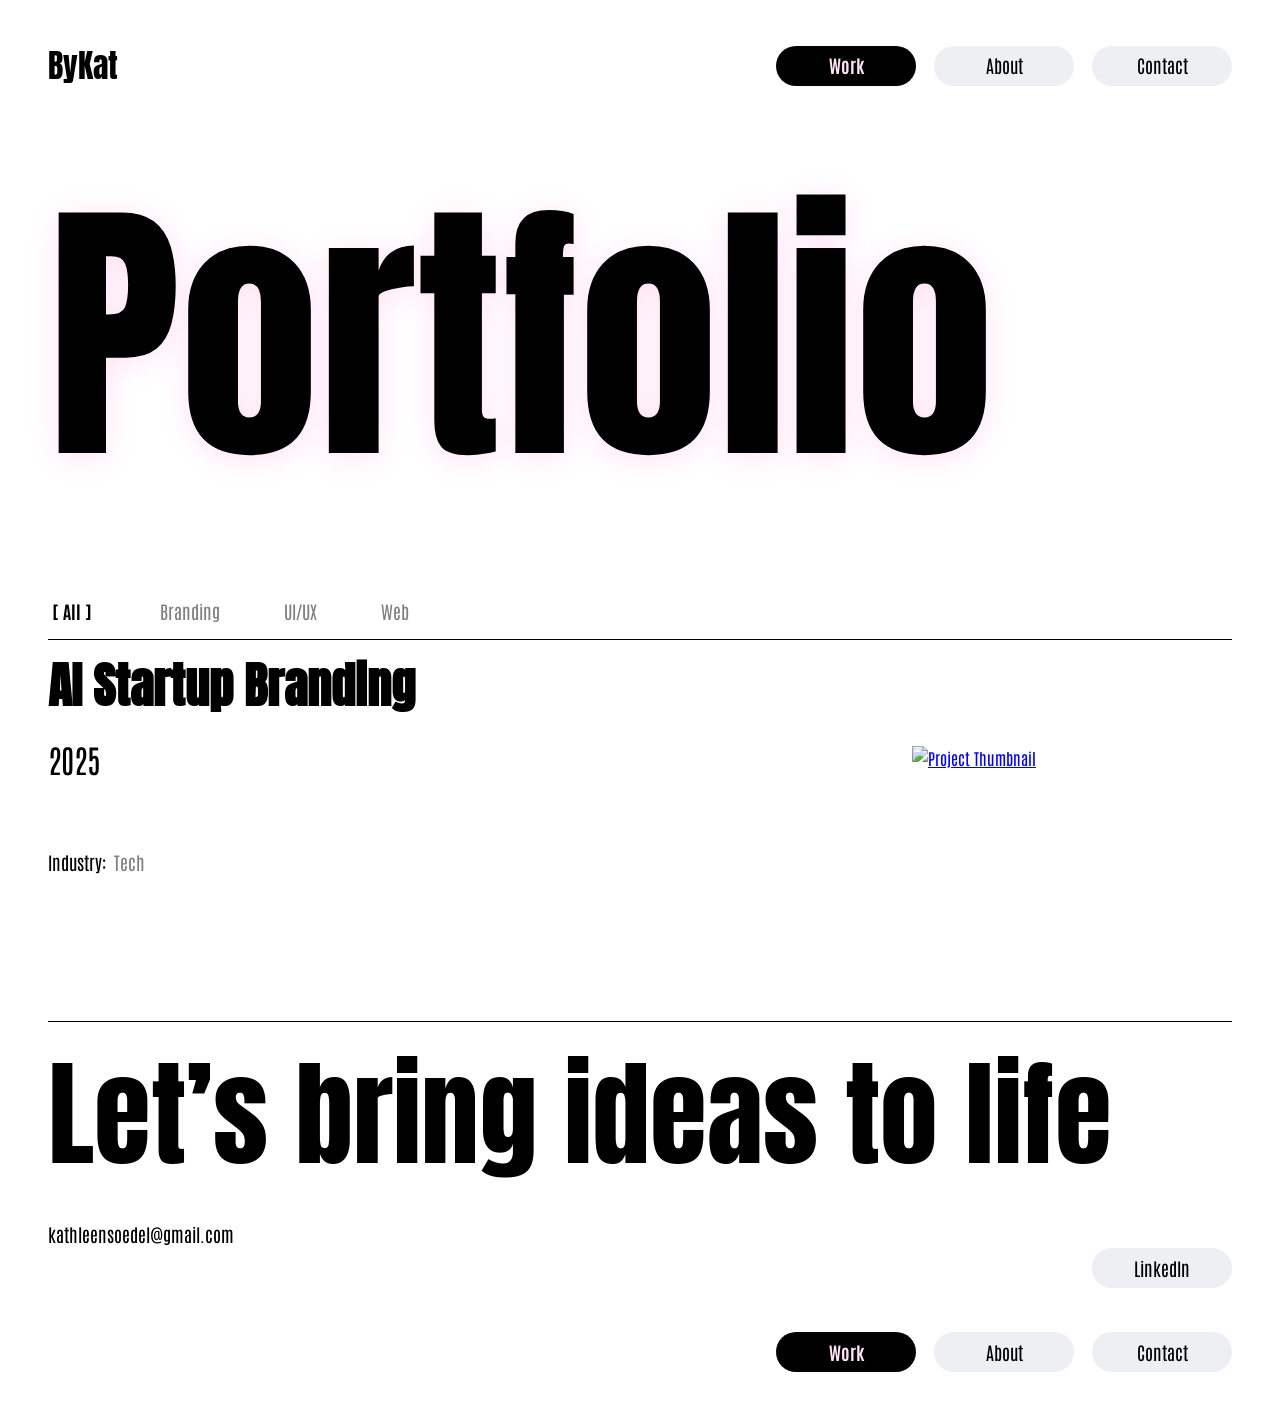
==== index.html @ bf3e555c "yep" ====
<!DOCTYPE html>
<html lang="en">
<head>
  <meta charset="UTF-8" />
  <meta name="viewport" content="width=device-width, initial-scale=1.0" />
  <title>Portfolio</title>
  <link rel="stylesheet" href="styles.css" />
  <link href="https://fonts.googleapis.com/css2?family=Anton&family=Antonio:wght@400;700&display=swap" rel="stylesheet">
</head>
<body>
  <header class="navbar">
    <div class="logo">ByKat</div>
    <nav>
      <ul class="nav-links">
        <li><a href="index.html" class="nav-btn active">Work</a></li>
        <li><a href="about.html" class="nav-btn">About</a></li>
        <li><a href="contact.html" class="nav-btn">Contact</a></li>
      </ul>
    </nav>
  </header>

  <main>
    <section class="hero">Portfolio</section>

    <div class="tabs">
      <button class="tab-btn active">All</button>
      <button class="tab-btn">Branding</button>
      <button class="tab-btn">UI/UX</button>
      <button class="tab-btn">Web</button>
    </div>

    <section class="project-list">
      <div class="project-card">
        <div class="project-info">
          <h2>AI Startup Branding</h2>
          <p>2025
          </p>
          <div class="project-meta">
            <span class="label">Industry:</span>
            <span class="value">Tech</span>
          </div>
        </div>
        <a href="project1.html">
          <img class="project-img" src="project1-thumbnail.jpg" alt="Project Thumbnail">
        </a>
      </div>
      <!-- More projects can be added similarly -->
    </section>
  </main>

<footer class="footer-body">
  <div class="footer-left">
    <div class="footer-text">Let’s bring ideas to life</div>
    <div class="footer-email">kathleensoedel@gmail.com</div>
  </div>
  <div class="footer-nav">
    <a href="https://www.linkedin.com/in/kathleen-soedel-81b916248/" class="linkedin-btn">LinkedIn</a>
    <ul class="nav-links">
        <li><a href="index.html" class="nav-btn active">Work</a></li>
        <li><a href="about.html" class="nav-btn">About</a></li>
        <li><a href="contact.html" class="nav-btn">Contact</a></li>
    </ul>
  </div>
</footer>
</body>
</html>
---- styles.css ----
/* Reset and Base Styles */
* {
  box-sizing: border-box;
  margin: 0;
  padding: 0;
}

body {
  font-family: 'Antonio', sans-serif;
  background-color: #ffffff;
  color: #000000;
  line-height: 1.6;
  padding: 0 48px;
}

img {
  max-width: 100%;
  height: auto;
  display: block;
}

/* Typography */
.logo {
  font-family: 'Anton', sans-serif;
  font-size: 32px;
}

.hero {
  font-family: 'Anton', sans-serif;
  font-size: 280px;
  text-shadow: 0px 4px 32px #FFE2F3;
  margin-bottom: 40px;
}

/* Navigation */
.navbar {
  display: flex;
  justify-content: space-between;
  align-items: center;
  padding-top: 40px;
  padding-bottom: 20px;
}

.nav-links {
  display: flex;
  gap: 18px;
  list-style: none;
}

.nav-btn {
  display: inline-flex;            /* Ensures consistent sizing */
  justify-content: center;
  align-items: center;
  width: 140px;
  height: 40px;
  border-radius: 20px;
  border: none;
  font-size: 18px;
  font-family: 'Antonio', sans-serif;
  cursor: pointer;
  background-color: #EEEFF2;
  color: #000000;
  text-decoration: none;           /* Removes underline */
  transition: background-color 0.3s ease, color 0.3s ease;
}

.nav-btn:hover {
    background-color: #FFE2F3;
    color: #000000;
}

.nav-btn.active {
  background-color: #000000;
  color: #FFE2F3;
  font-weight: bold;
}


/* Tabs */
.tabs {
  display: flex;
  gap: 64px;
  margin-bottom: 16px
}

.tab-btn {
  border: none;
  font-size: 18px;
  font-family: 'Antonio', sans-serif;
  cursor: pointer;
  background-color: #ffffff;
  color: #808080;
  transition: background-color 0.3s ease, color 0.3s ease;
}

.tab-btn.active {
  background-color: #ffffff;
  color: #000000;
  font-weight: bold;
}

.tab-btn.active::before {
    content: '[';
    margin: 0 4px;
}
.tab-btn.active::after {
    content: ']';
  margin: 0 4px;
}

/* Project List */
.project-list {
  display: flex;
  flex-direction: column;
  gap: 48px;
}

.project-card {
  display: flex;
  justify-content: space-between;
  align-items: center;
  border-top: 1px solid #000000;
  padding-bottom: 24px;
}

.project-info h2 {
  font-family: 'Anton', sans-serif;
  font-size: 48px;
  margin-top: 8px;
}

.project-info p {
  font-family: 'Antonio', sans-serif;
  font-size: 32px;
  margin-top: 8px;
}

.project-meta {
  display: flex;
  gap: 8px;
  margin-top: 64px;
  font-family: 'Antonio', sans-serif;
  font-size: 18px;
  color: #000000;
}

.project-meta span.value {
  color: #808080;
;
}

.project-img {
  width: 320px;
  height: auto;
  cursor: pointer;
}

/* Footer */

.footer-body {
  display: flex;
  justify-content: space-between;
  align-items: flex-start;
  margin-top: 120px;
  border-top: 1px solid #000000;
  flex-wrap: wrap;
}

.footer-left {
  display: flex;
  flex-direction: column;
  align-items: flex-start;
}

.footer-text {
  font-family: 'Anton', sans-serif;
  font-size: 116px;
}

.footer-email {
  font-family: 'Antonio', sans-serif;
  font-size: 18px;
  color: #000000;
  margin-top: 12px;
}

.footer-nav {
  display: flex;
  flex-direction: column;
  align-items: flex-end;
  justify-content: flex-end;
  text-align: right;
  gap: 12px;
  margin-left: auto;
  margin-bottom: 32px;
}

.footer-nav .nav-links {
  display: flex;
  gap: 18px;
}

.linkedin-btn {
    display: inline-flex;            /* Ensures consistent sizing */
  justify-content: center;
  align-items: center;
    width: 140px;
  height: 40px;
  border-radius: 20px;
  border: none;
  font-size: 18px;
  font-family: 'Antonio', sans-serif;
  margin-bottom: 32px;
  cursor: pointer;
  text-align: center;
  background-color: #EEEFF2;
  color: #000000;
  text-decoration: none;
  transition: background-color 0.3s ease, color 0.3s ease;
}

.linkedin-btn:hover {
    background-color: #000000;
    color: #FFE2F3;
}


.section-header {
  display: flex;
  justify-content: space-between;
  align-items: baseline;
  border-top: 1px solid #000000;
  padding-top: 16px;
}

.section-header h2 {
  font-size: 28px;
  font-weight: bold;
  margin: 0;
}

.section-date {
  font-size: 16px;
  font-family: 'Antonio', sans-serif;
}

.job-entry {
  display: flex;
  justify-content: space-between;
  gap: 2rem;
}

.job-entry p {
  margin: 0.3rem 0;
}

.job-dates {
  text-align: right;
}

.skills-list {
  padding-left: 32px;
  margin: 0;
}

.skills-list li {
  margin-bottom: 0.5rem;
  font-family: 'Antonio', sans-serif;
}

/* Responsive */
@media (max-width: 1024px) {
  .hero {
    font-size: 180px;
  }

  .footer-text {
    font-size: 72px;
  }
}

@media (max-width: 768px) {
  .hero {
    font-size: 120px;
  }

  .navbar {
    flex-direction: column;
    align-items: flex-start;
  }

  .nav-links {
    flex-direction: column;
    align-items: flex-start;
  }

  .project-card {
    flex-direction: column;
    align-items: flex-start;
  }

  .project-img {
    width: 100%;
  }

  .footer-text {
    font-size: 56px;
  }
}
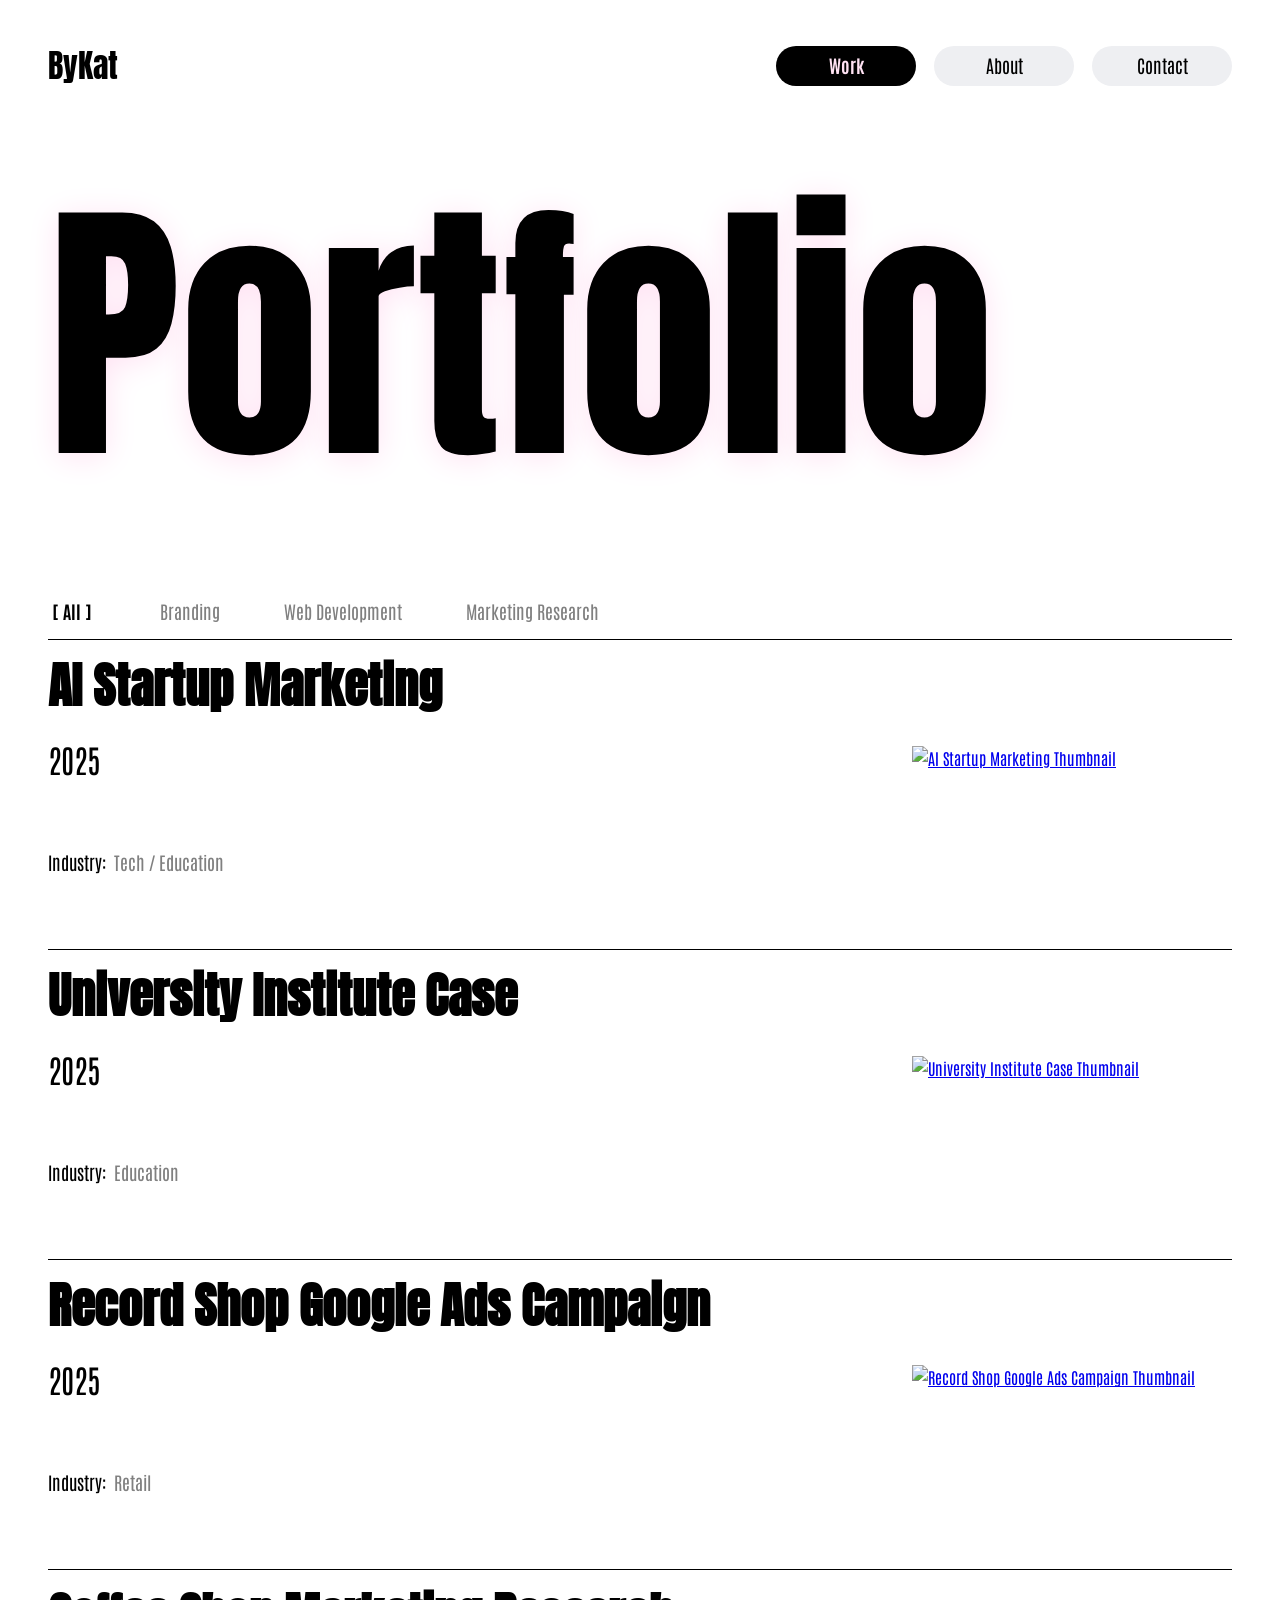
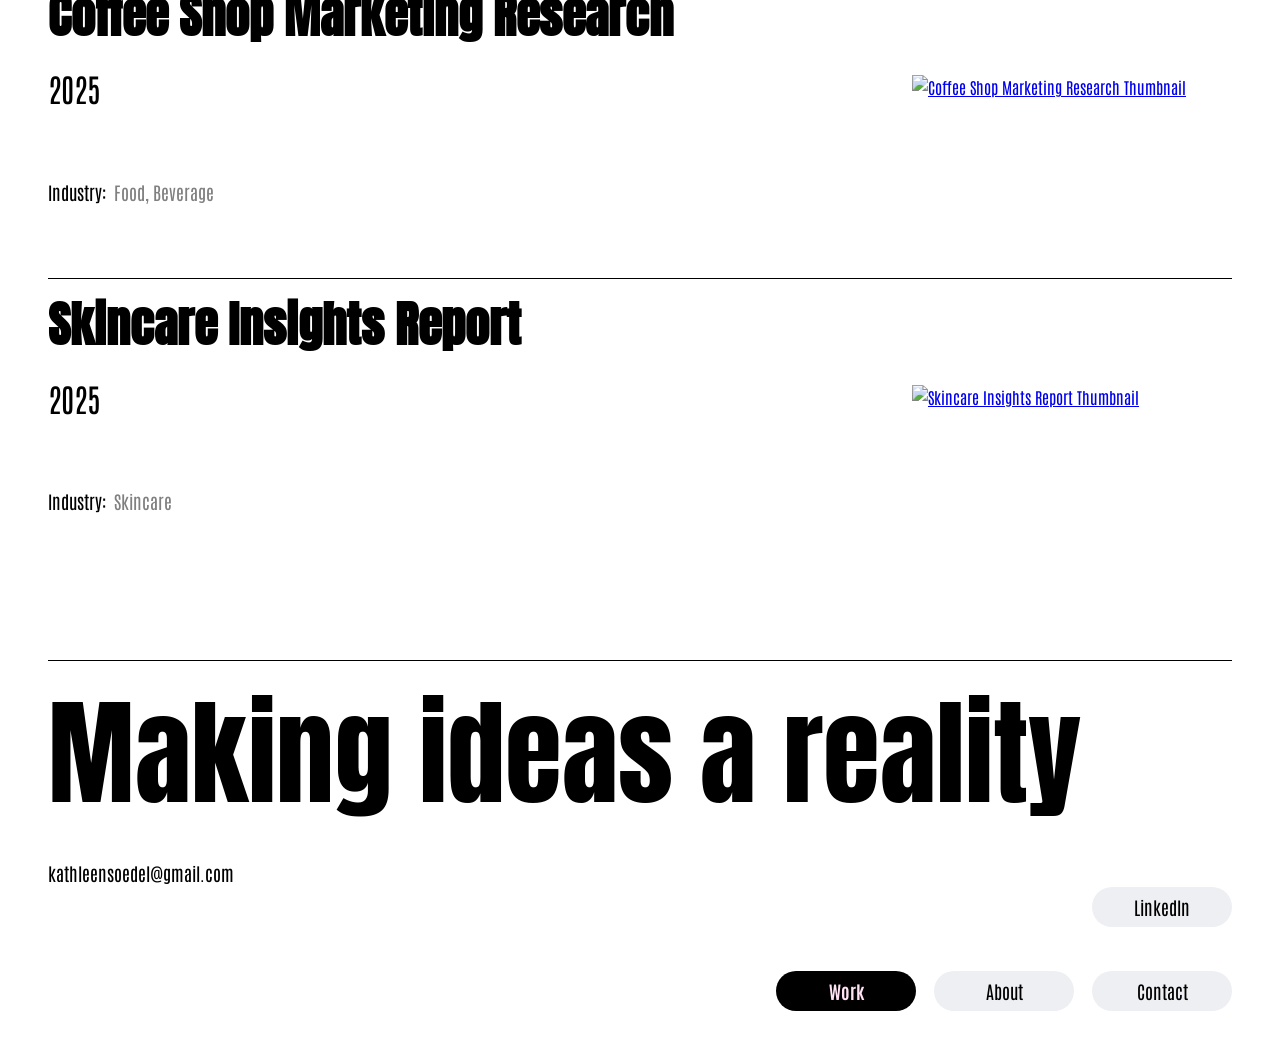
==== commit 3ed0927b: "yes" ====
--- a/index.html
+++ b/index.html
@@ -21,40 +21,102 @@
 
   <main>
     <section class="hero">Portfolio</section>
-
+    <!-- Tabs -->
     <div class="tabs">
-      <button class="tab-btn active">All</button>
-      <button class="tab-btn">Branding</button>
-      <button class="tab-btn">UI/UX</button>
-      <button class="tab-btn">Web</button>
+      <button class="tab-btn active" data-category="all">All</button>
+      <button class="tab-btn" data-category="branding">Branding</button>
+      <button class="tab-btn" data-category="web">Web Development</button>
+      <button class="tab-btn" data-category="research">Marketing Research</button>
     </div>
 
+    <!-- Project List-->
     <section class="project-list">
-      <div class="project-card">
+
+      <!-- Project 1-->
+      <div class="project-card" data-category="all branding research">
         <div class="project-info">
-          <h2>AI Startup Branding</h2>
-          <p>2025
-          </p>
+          <h2>AI Startup Marketing</h2>
+          <p>2025</p>
           <div class="project-meta">
             <span class="label">Industry:</span>
-            <span class="value">Tech</span>
+            <span class="value">Tech / Education</span>
           </div>
         </div>
         <a href="project1.html">
-          <img class="project-img" src="project1-thumbnail.jpg" alt="Project Thumbnail">
+          <img class="project-img" src="ai-startup-thumbnail.jpg" alt="AI Startup Marketing Thumbnail">
         </a>
       </div>
-      <!-- More projects can be added similarly -->
+      
+      <!-- Project 2 -->
+      <div class="project-card" data-category="all web branding research">
+        <div class="project-info">
+          <h2>University Institute Case</h2>
+          <p>2025</p>
+          <div class="project-meta">
+            <span class="label">Industry:</span>
+            <span class="value">Education</span>
+          </div>
+        </div>
+        <a href="project2.html">
+          <img class="project-img" src="university-case-thumbnail.jpg" alt="University Institute Case Thumbnail">
+        </a>
+      </div>
+
+      <!-- Project 3 -->
+      <div class="project-card" data-category="all research">
+        <div class="project-info">
+          <h2>Record Shop Google Ads Campaign</h2>
+          <p>2025</p>
+          <div class="project-meta">
+            <span class="label">Industry:</span>
+            <span class="value">Retail</span>
+          </div>
+        </div>
+        <a href="project3.html">
+          <img class="project-img" src="record-shop-thumbnail.jpg" alt="Record Shop Google Ads Campaign Thumbnail">
+        </a>
+      </div>
+
+      <!-- Project 4 -->
+      <div class="project-card" data-category="all research">
+        <div class="project-info">
+          <h2>Coffee Shop Marketing Research</h2>
+          <p>2025</p>
+          <div class="project-meta">
+            <span class="label">Industry:</span>
+            <span class="value">Food, Beverage</span>
+          </div>
+        </div>
+        <a href="project4.html">
+          <img class="project-img" src="coffee-shop-thumbnail.jpg" alt="Coffee Shop Marketing Research Thumbnail">
+        </a>
+      </div>
+
+      <!-- Project 5 -->
+      <div class="project-card" data-category="all research">
+        <div class="project-info">
+          <h2>Skincare Insights Report</h2>
+          <p>2025</p>
+          <div class="project-meta">
+            <span class="label">Industry:</span>
+            <span class="value">Skincare</span>
+          </div>
+        </div>
+        <a href="project5.html">
+          <img class="project-img" src="skincare-thumbnail.jpg" alt="Skincare Insights Report Thumbnail">
+        </a>
+      </div>
+
     </section>
   </main>
 
 <footer class="footer-body">
   <div class="footer-left">
-    <div class="footer-text">Let’s bring ideas to life</div>
+    <div class="footer-text">Making ideas a reality</div>
     <div class="footer-email">kathleensoedel@gmail.com</div>
   </div>
   <div class="footer-nav">
-    <a href="https://www.linkedin.com/in/kathleen-soedel-81b916248/" class="linkedin-btn">LinkedIn</a>
+    <a href="https://www.linkedin.com/in/kathleen-soedel-81b916248/" class="linkedin-btn" target="_blank" rel="noopener noreferrer">LinkedIn</a>
     <ul class="nav-links">
         <li><a href="index.html" class="nav-btn active">Work</a></li>
         <li><a href="about.html" class="nav-btn">About</a></li>
@@ -62,5 +124,30 @@
     </ul>
   </div>
 </footer>
+
+<script>
+  // Filter Functionality
+  const tabButtons = document.querySelectorAll('.tab-btn');
+  const projectCards = document.querySelectorAll('.project-card');
+
+  tabButtons.forEach(button => {
+    button.addEventListener('click', () => {
+      // Remove active class from all buttons
+      tabButtons.forEach(btn => btn.classList.remove('active'));
+      button.classList.add('active');
+
+      const category = button.dataset.category;
+
+      projectCards.forEach(card => {
+        if (category === 'all' || card.dataset.category.includes(category)) {
+          card.style.display = 'flex';
+        } else {
+          card.style.display = 'none';
+        }
+      });
+    });
+  });
+</script>
+
 </body>
 </html>
--- a/styles.css
+++ b/styles.css
@@ -307,3 +307,72 @@
     font-size: 56px;
   }
 }
+
+/* Container */
+.container {
+  max-width: 1100px;
+  margin: 0 auto;
+  padding: 0 20px;
+}
+
+/* Header */
+.project-header {
+  text-align: center;
+  margin-bottom: 2rem;
+}
+.project-title {
+  font-size: 2.5rem;
+  font-weight: 700;
+  margin-bottom: 0.5rem;
+}
+.project-year {
+  font-size: 1rem;
+  color: #666;
+}
+
+/* Rows */
+.project-row {
+  display: flex;
+  align-items: center;
+  gap: 2rem;
+  margin-bottom: 4rem;
+}
+
+/* Alternate layout automatically */
+.project-row:nth-child(even) {
+  flex-direction: row-reverse;
+}
+
+/* Text */
+.project-text {
+  flex: 1;
+}
+.project-text h2 {
+  font-size: 1.75rem;
+  margin-bottom: 1rem;
+}
+.project-text p {
+  line-height: 1.6;
+  font-size: 1.05rem;
+  color: #333;
+}
+
+/* Image */
+.project-image {
+  flex: 1;
+}
+.project-image img {
+  width: 100%;
+  height: auto;
+  border-radius: 8px;
+}
+
+/* Responsive */
+@media (max-width: 768px) {
+  .project-row {
+    flex-direction: column;
+  }
+  .project-row:nth-child(even) {
+    flex-direction: column;
+  }
+}
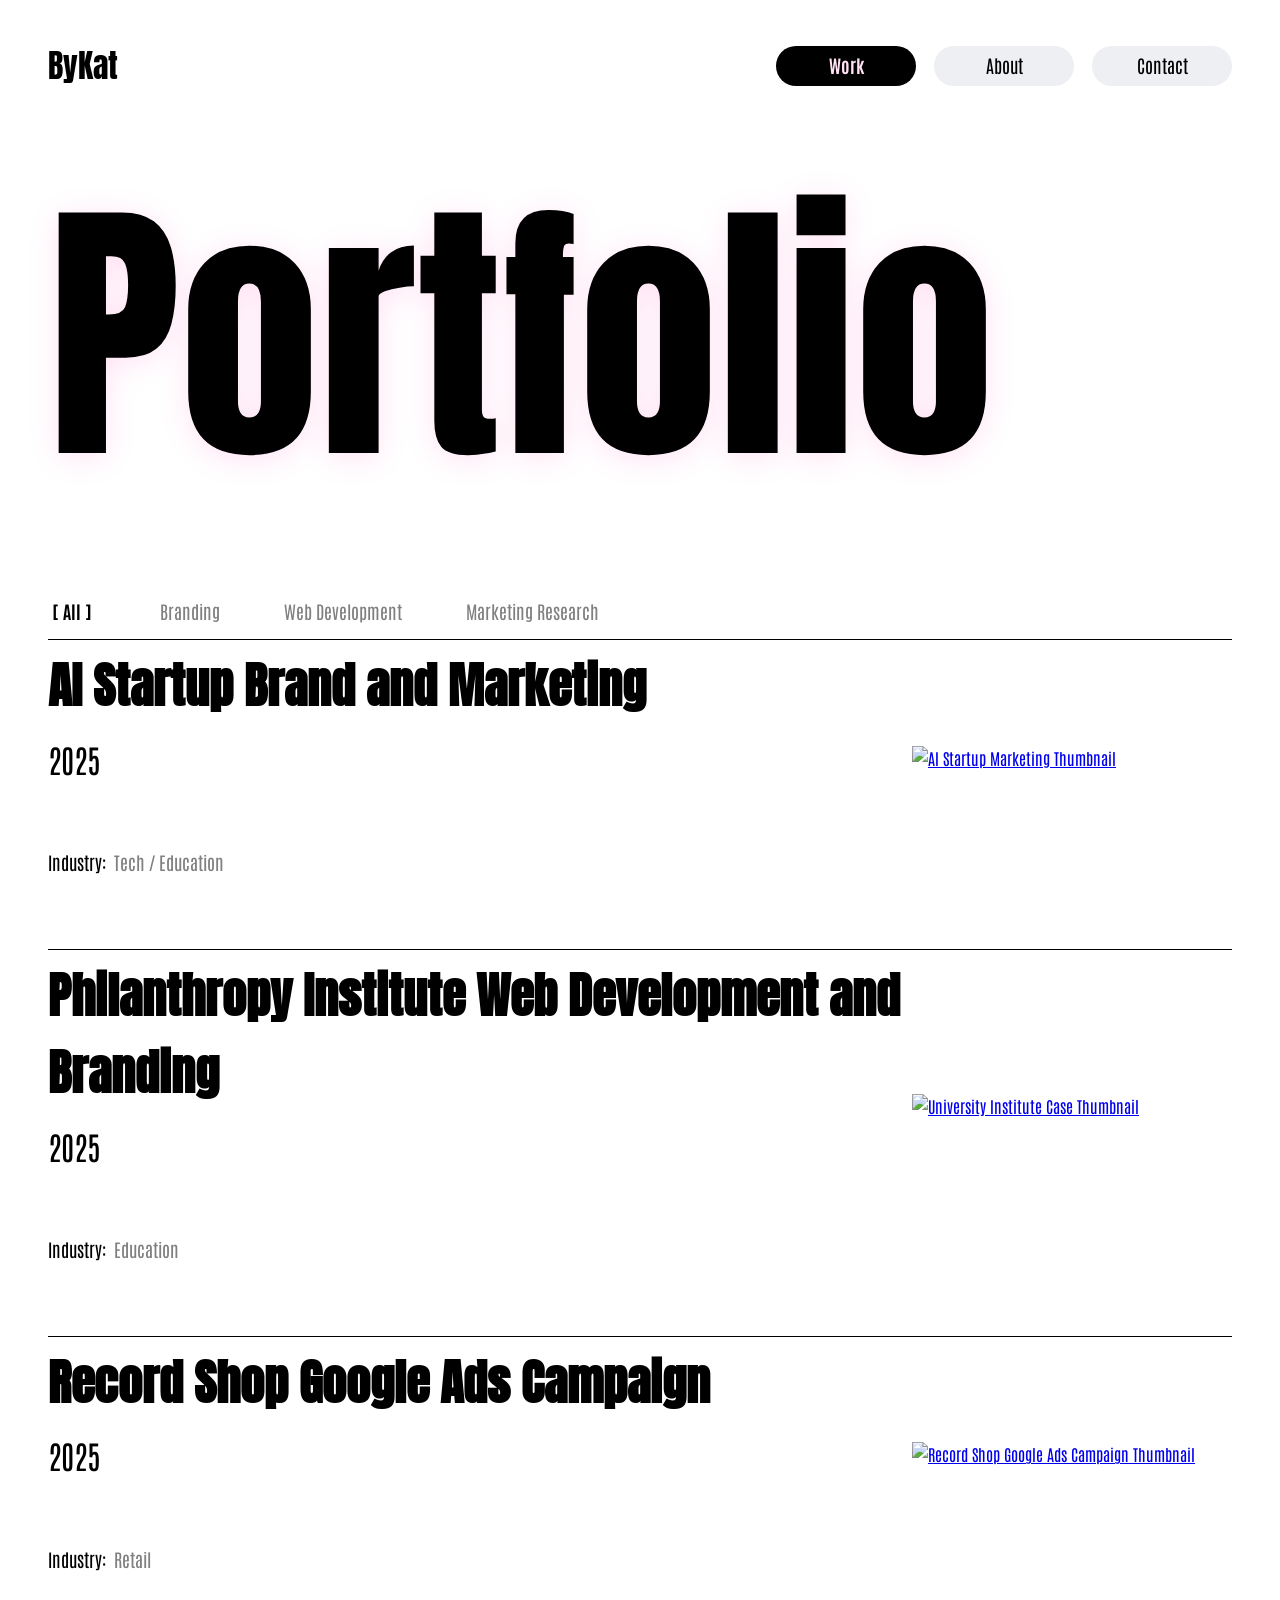
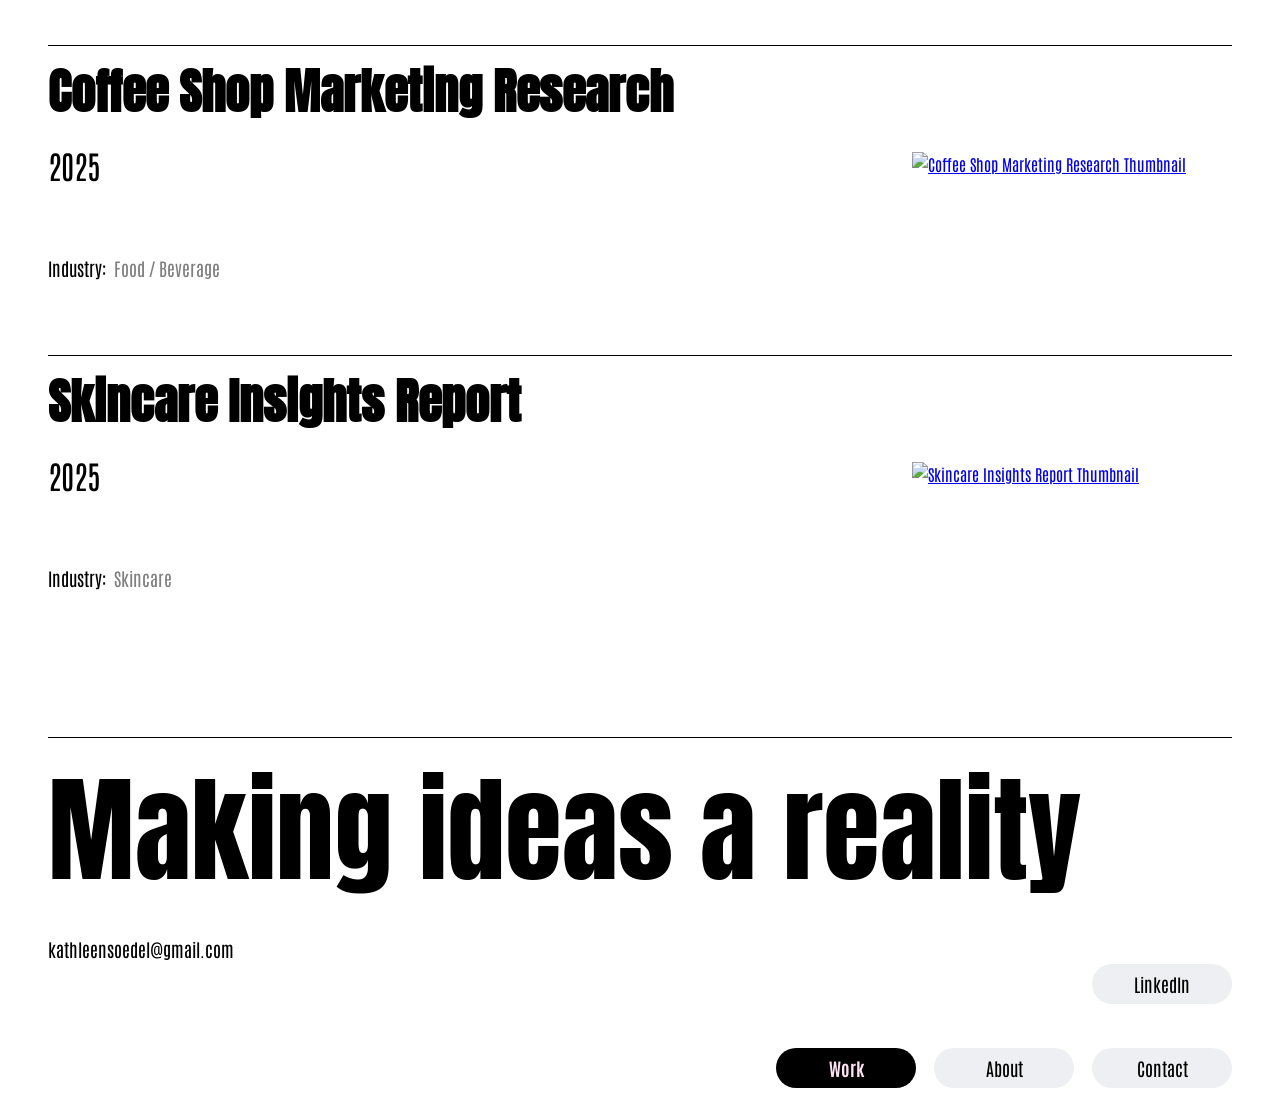
==== commit 1545d735: "Update index.html" ====
--- a/index.html
+++ b/index.html
@@ -35,7 +35,7 @@
       <!-- Project 1-->
       <div class="project-card" data-category="all branding research">
         <div class="project-info">
-          <h2>AI Startup Marketing</h2>
+          <h2>AI Startup Brand and Marketing</h2>
           <p>2025</p>
           <div class="project-meta">
             <span class="label">Industry:</span>
@@ -50,7 +50,7 @@
       <!-- Project 2 -->
       <div class="project-card" data-category="all web branding research">
         <div class="project-info">
-          <h2>University Institute Case</h2>
+          <h2>Philanthropy Institute Web Development and Branding</h2>
           <p>2025</p>
           <div class="project-meta">
             <span class="label">Industry:</span>
@@ -84,7 +84,7 @@
           <p>2025</p>
           <div class="project-meta">
             <span class="label">Industry:</span>
-            <span class="value">Food, Beverage</span>
+            <span class="value">Food / Beverage</span>
           </div>
         </div>
         <a href="project4.html">
--- a/styles.css
+++ b/styles.css
@@ -321,7 +321,7 @@
   margin-bottom: 2rem;
 }
 .project-title {
-  font-size: 2.5rem;
+  font-size: 3rem;
   font-weight: 700;
   margin-bottom: 0.5rem;
 }
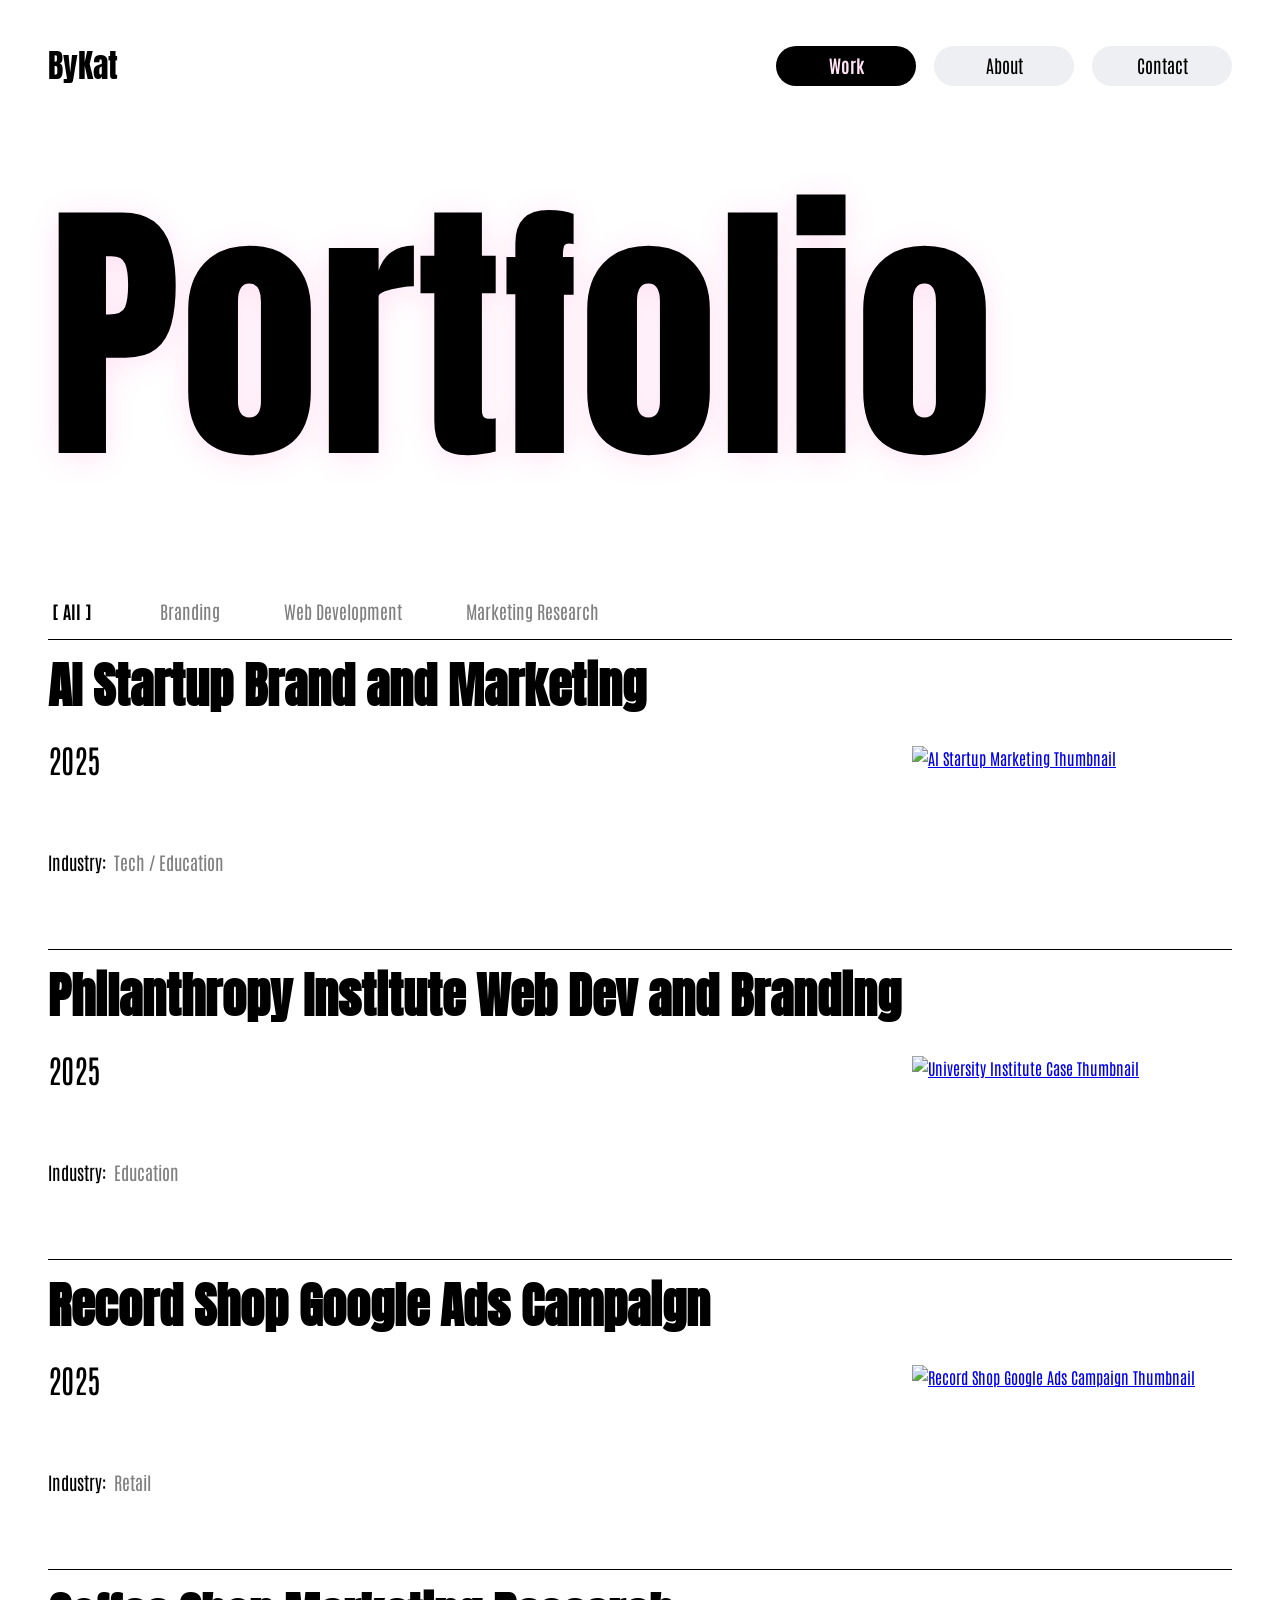
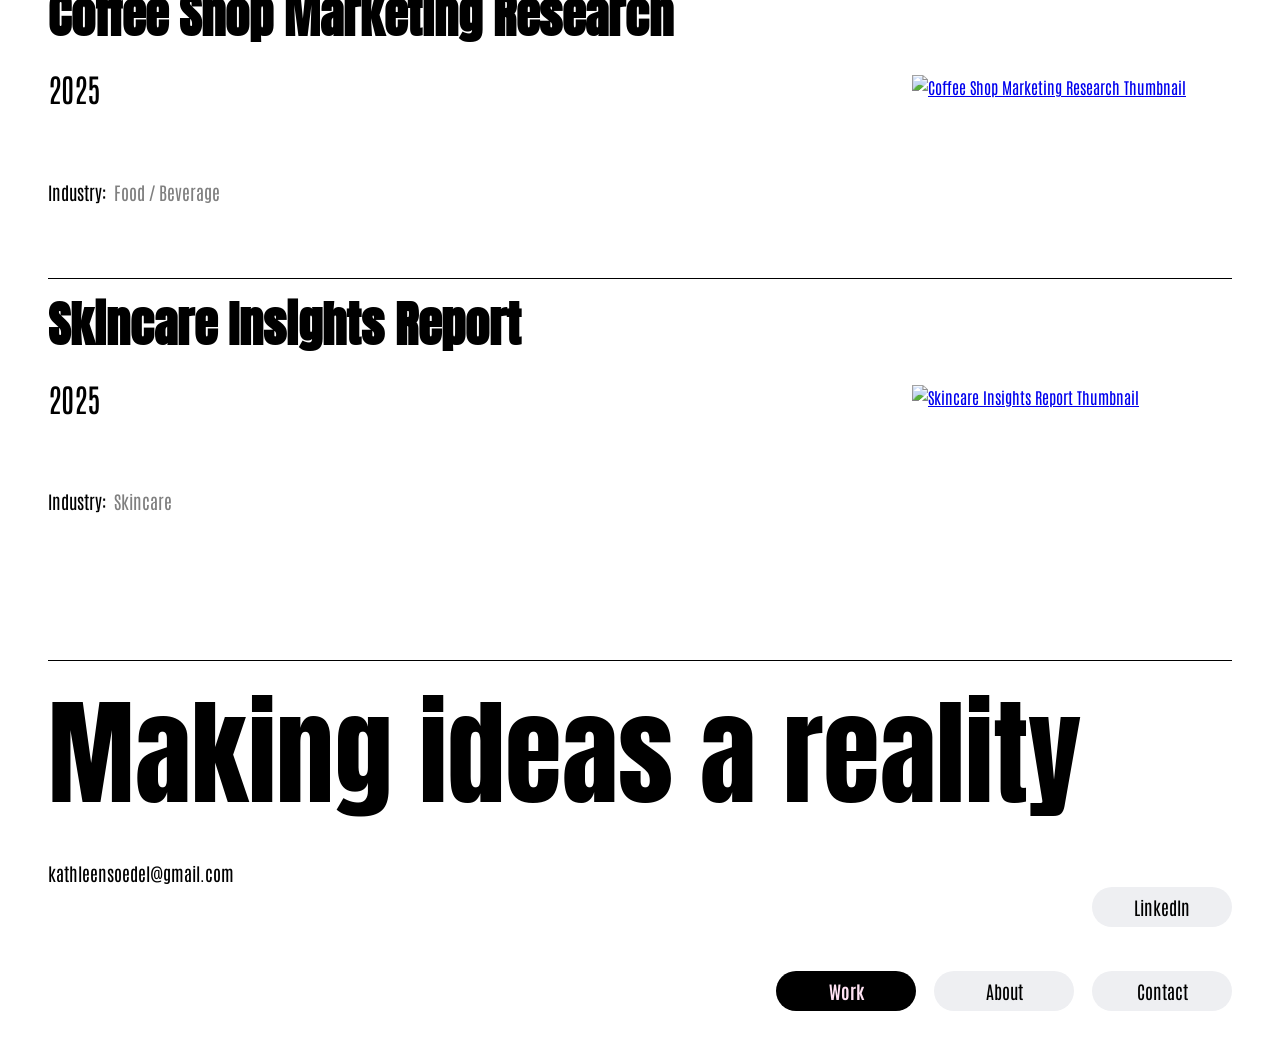
==== commit 421b560a: "Update index.html" ====
--- a/index.html
+++ b/index.html
@@ -50,7 +50,7 @@
       <!-- Project 2 -->
       <div class="project-card" data-category="all web branding research">
         <div class="project-info">
-          <h2>Philanthropy Institute Web Development and Branding</h2>
+          <h2>Philanthropy Institute Web Dev and Branding</h2>
           <p>2025</p>
           <div class="project-meta">
             <span class="label">Industry:</span>
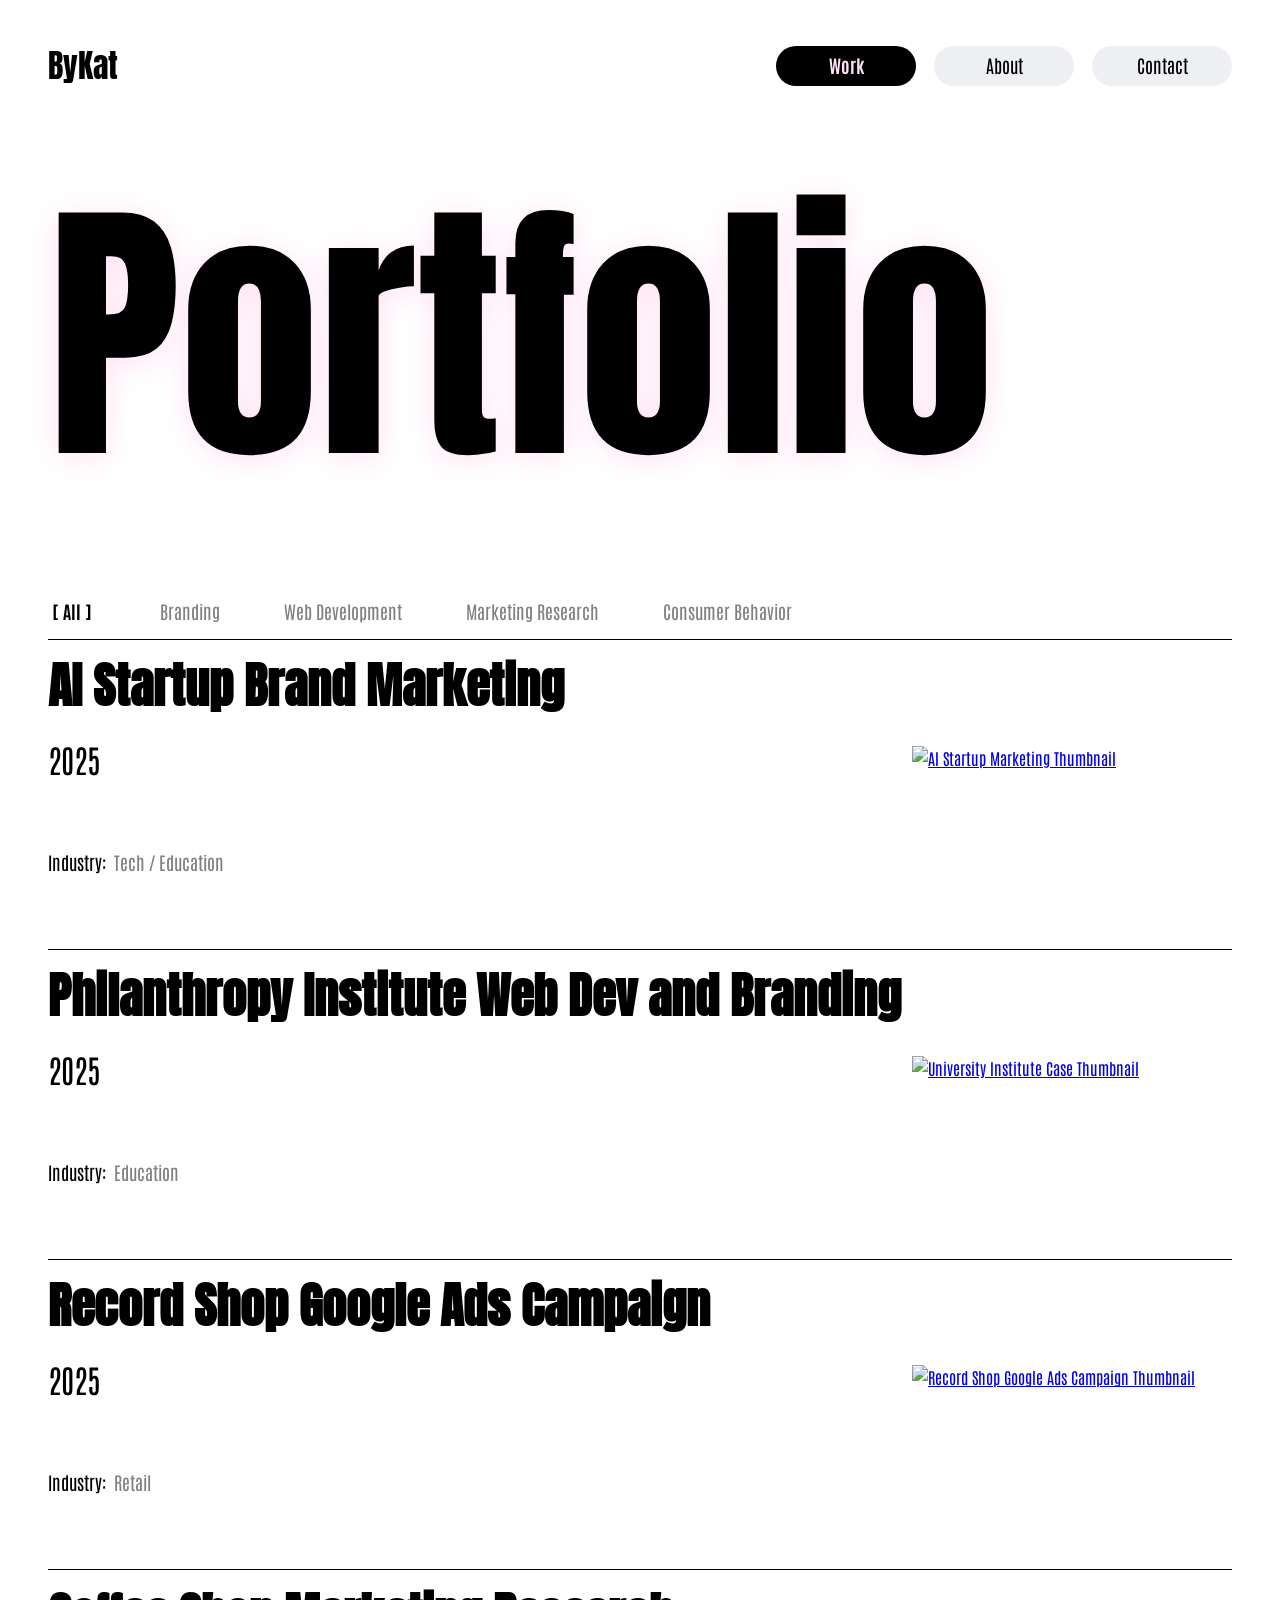
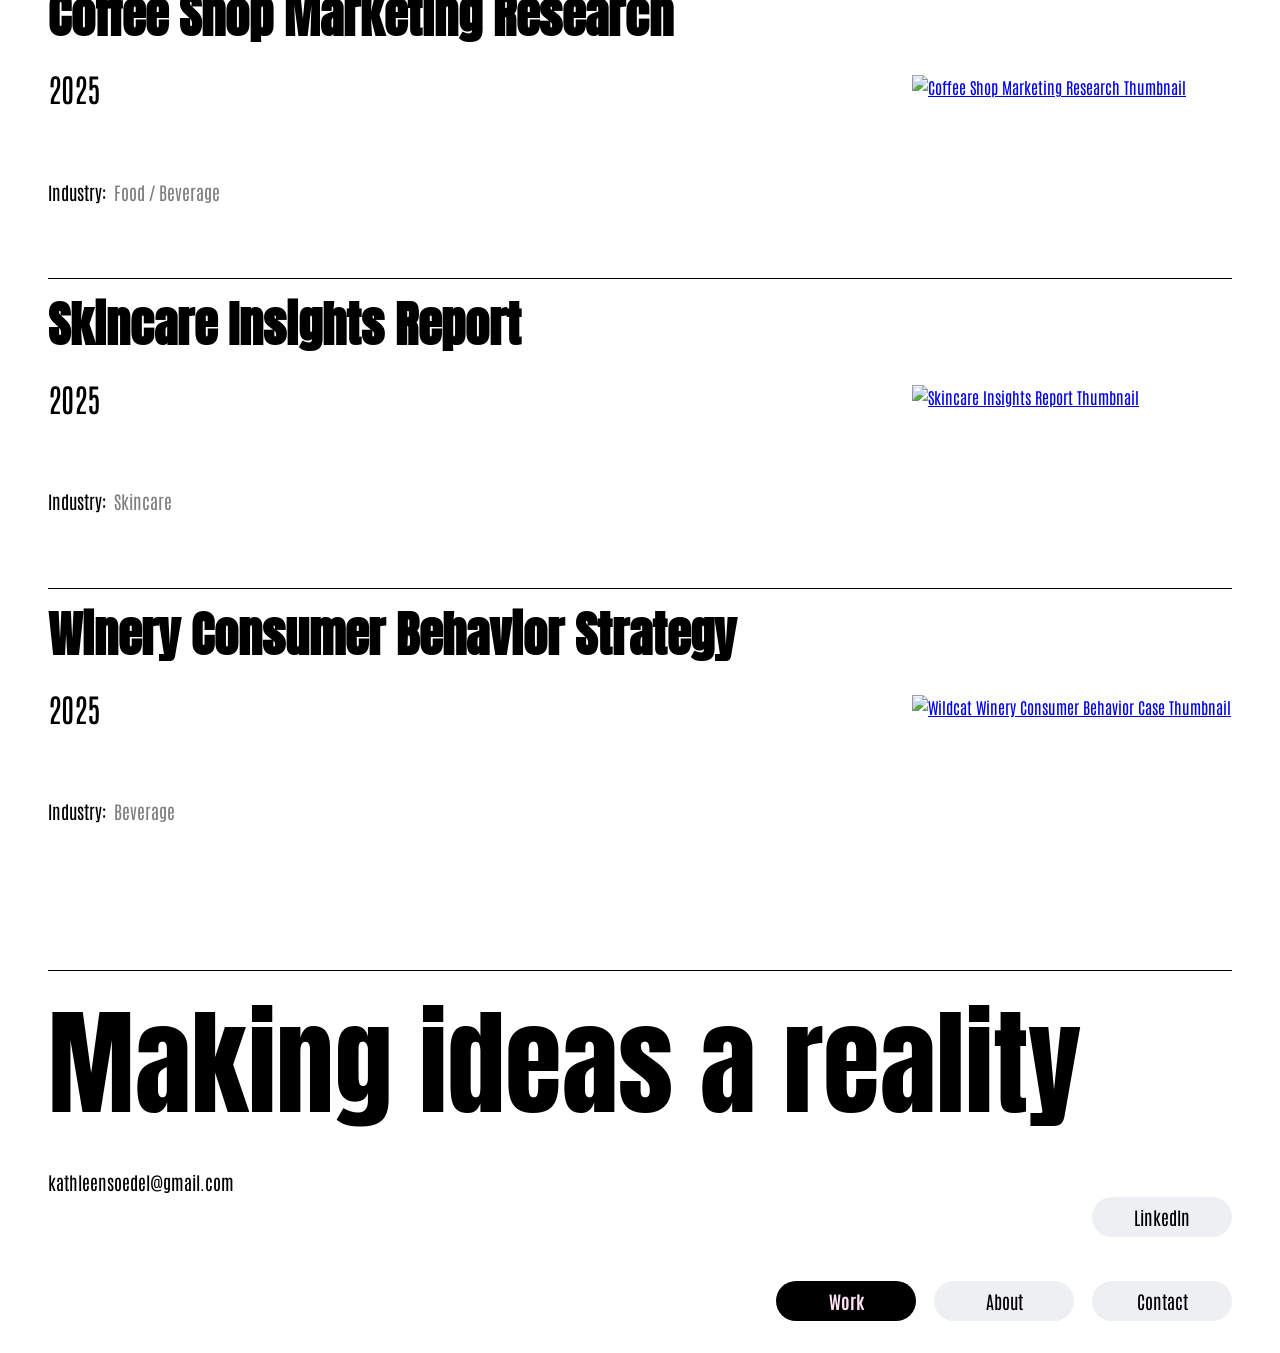
==== commit b898e730: "Update index.html" ====
--- a/index.html
+++ b/index.html
@@ -27,6 +27,7 @@
       <button class="tab-btn" data-category="branding">Branding</button>
       <button class="tab-btn" data-category="web">Web Development</button>
       <button class="tab-btn" data-category="research">Marketing Research</button>
+      <button class="tab-btn" data-category="conbehavior">Consumer Behavior</button>
     </div>
 
     <!-- Project List-->
@@ -35,7 +36,7 @@
       <!-- Project 1-->
       <div class="project-card" data-category="all branding research">
         <div class="project-info">
-          <h2>AI Startup Brand and Marketing</h2>
+          <h2>AI Startup Brand Marketing</h2>
           <p>2025</p>
           <div class="project-meta">
             <span class="label">Industry:</span>
@@ -107,6 +108,21 @@
         </a>
       </div>
 
+      <!-- Project 6 -->
+      <div class="project-card" data-category="all research conbehavior">
+        <div class = "project-info">
+          <h2> Winery Consumer Behavior Strategy</h2>
+          <p>2025</p>
+          <div class="project-meta">
+            <span class="label">Industry:</span>
+            <span class="value">Beverage</span>
+          </div>
+        </div>
+        <a href="project6.html">
+          <img class="project-img" src="wildcat-thumbnail.jpg" alt="Wildcat Winery Consumer Behavior Case Thumbnail">
+        </a>
+      </div>
+
     </section>
   </main>
 
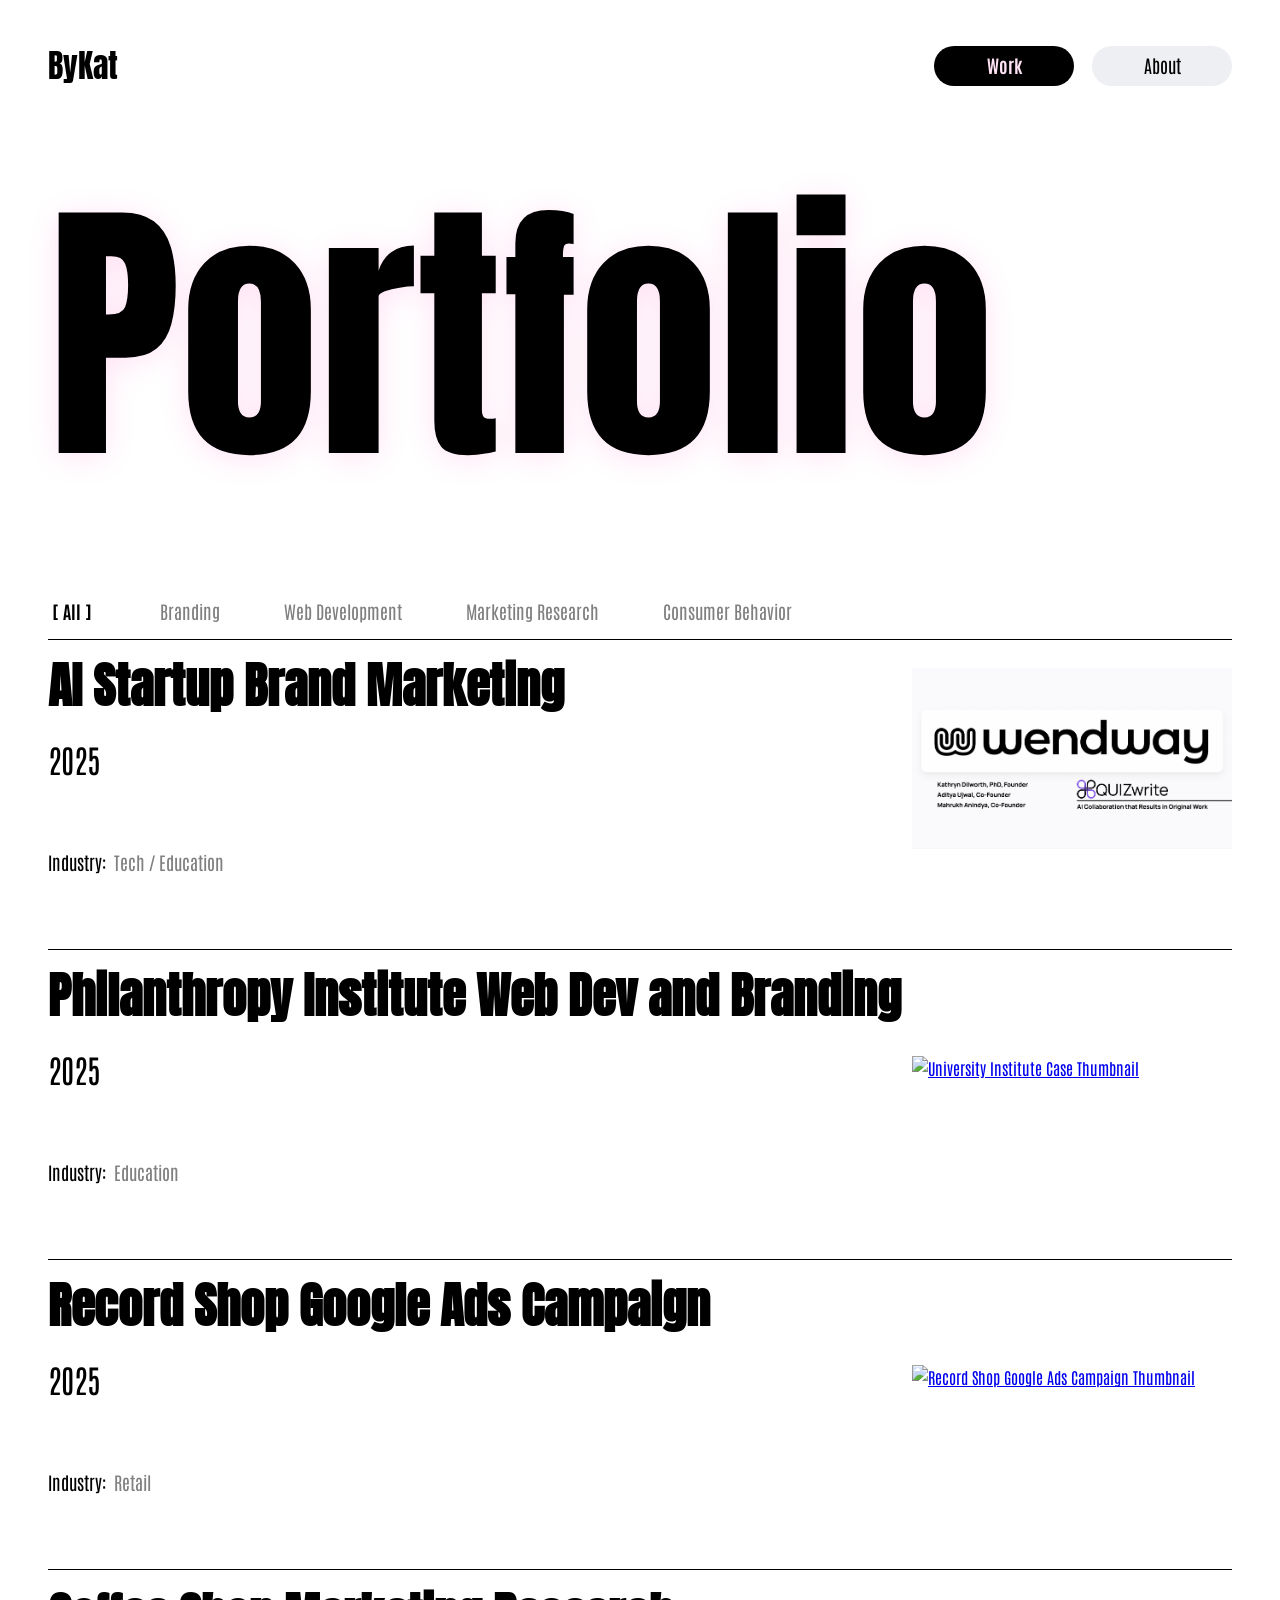
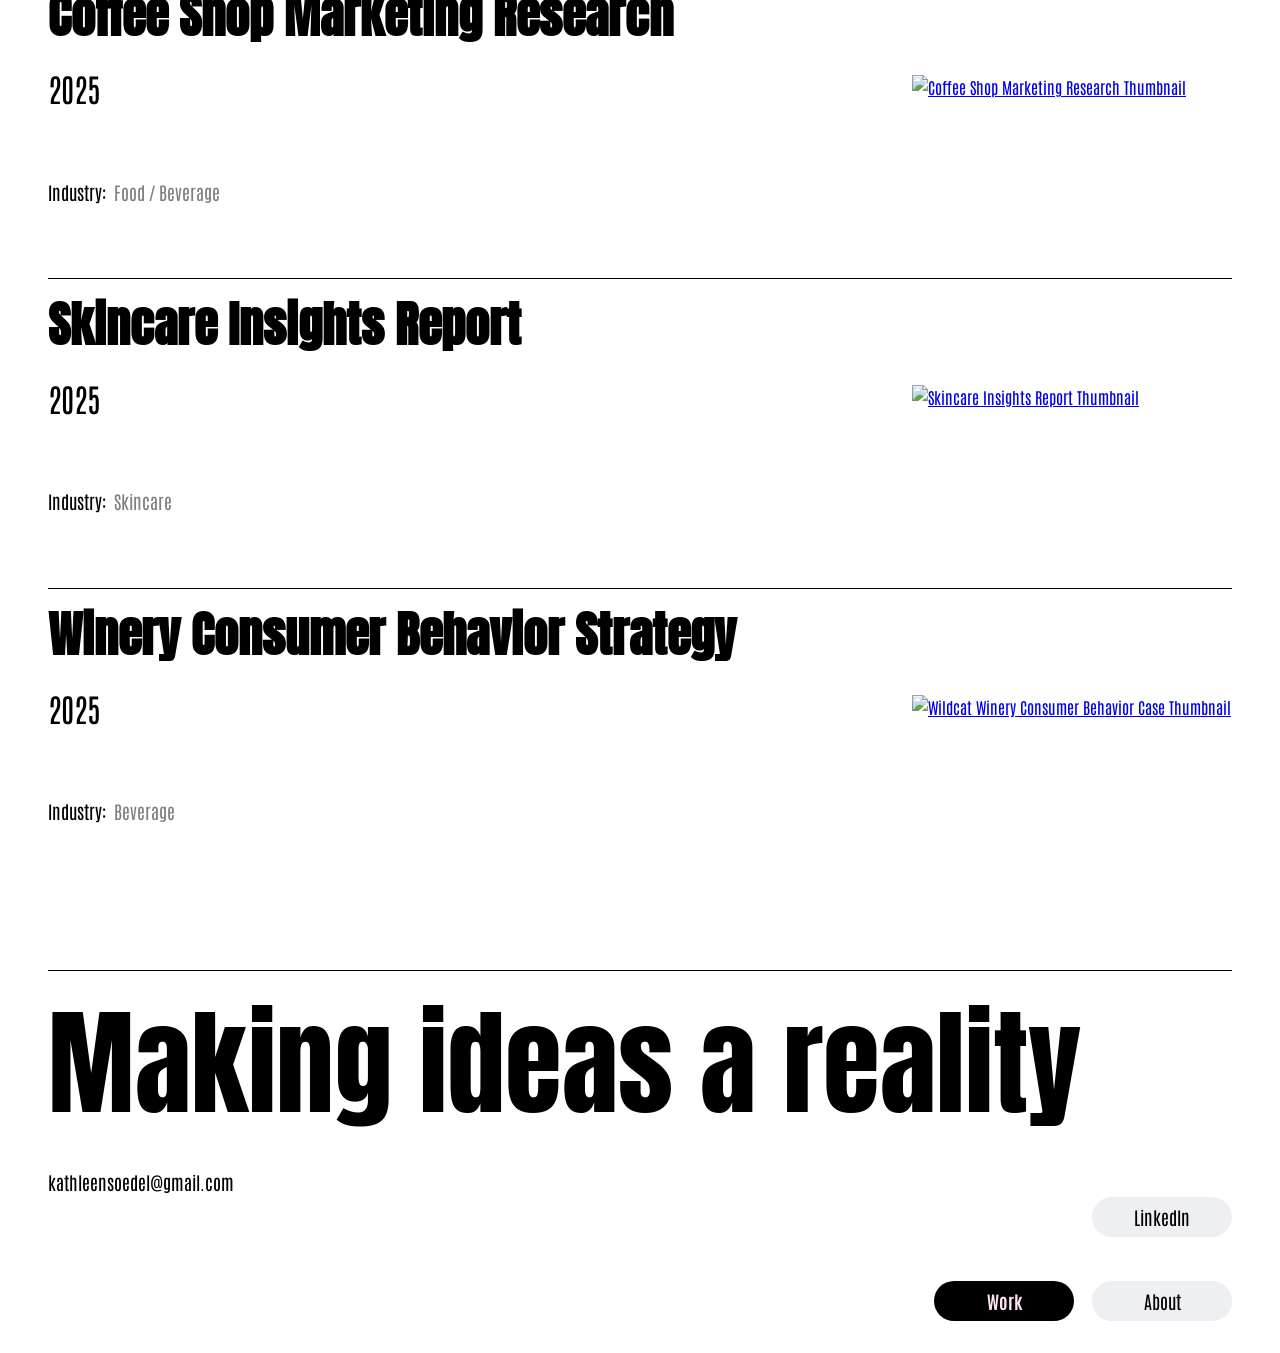
==== commit 5b6412e9: "Update index.html" ====
--- a/index.html
+++ b/index.html
@@ -14,7 +14,6 @@
       <ul class="nav-links">
         <li><a href="index.html" class="nav-btn active">Work</a></li>
         <li><a href="about.html" class="nav-btn">About</a></li>
-        <li><a href="contact.html" class="nav-btn">Contact</a></li>
       </ul>
     </nav>
   </header>
@@ -44,7 +43,7 @@
           </div>
         </div>
         <a href="project1.html">
-          <img class="project-img" src="ai-startup-thumbnail.jpg" alt="AI Startup Marketing Thumbnail">
+          <img class="project-img" src="Wendway Pitch Cover.png" alt="AI Startup Marketing Thumbnail">
         </a>
       </div>
       
@@ -136,7 +135,6 @@
     <ul class="nav-links">
         <li><a href="index.html" class="nav-btn active">Work</a></li>
         <li><a href="about.html" class="nav-btn">About</a></li>
-        <li><a href="contact.html" class="nav-btn">Contact</a></li>
     </ul>
   </div>
 </footer>
